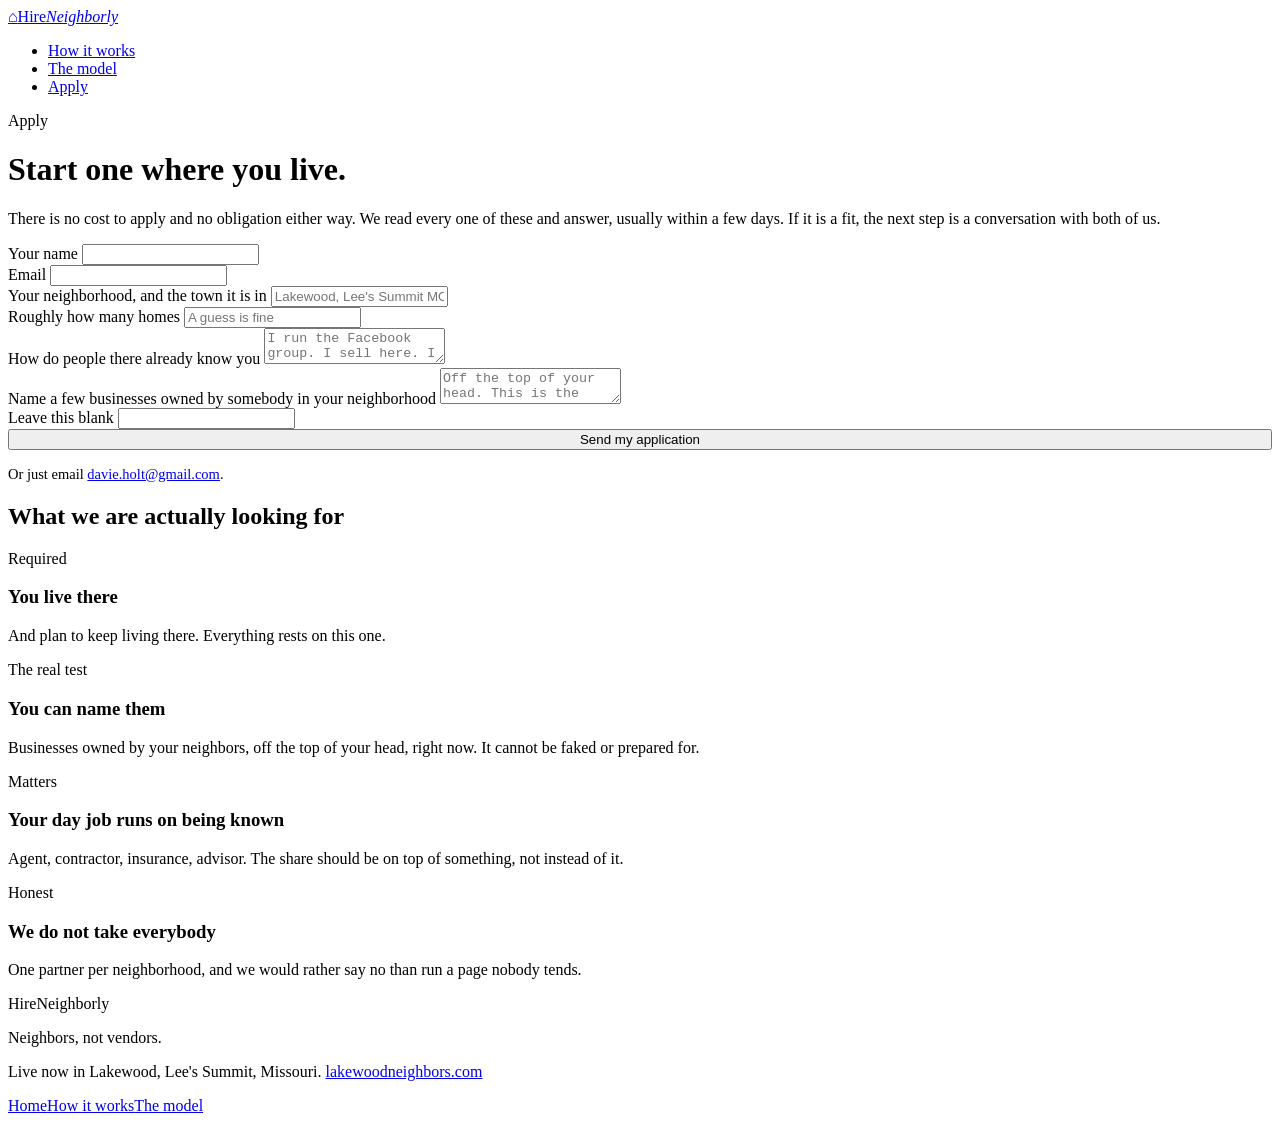
==== public/apply.html @ 50258109 "Add files via upload" ====
<!DOCTYPE html>
<html lang="en">
<head>
<meta charset="utf-8">
<meta name="viewport" content="width=device-width, initial-scale=1">
<title>Apply — HireNeighborly</title>
<meta name="description" content="Tell us about your neighborhood. We read every application and answer either way.">
<link rel="preconnect" href="https://fonts.googleapis.com"><link rel="preconnect" href="https://fonts.gstatic.com" crossorigin>
<link href="https://fonts.googleapis.com/css2?family=Playfair+Display:wght@500;600;700&family=Source+Sans+3:wght@300;400;600;700&display=swap" rel="stylesheet">
<link rel="stylesheet" href="/_style.css">
</head>
<body>

<nav class="nav"><div class="wrap">
  <a class="brand" href="/"><span class="mark">&#8962;</span>Hire<i>Neighborly</i></a>
  <ul>
    <li class="hide"><a class="l" href="/how-it-works">How it works</a></li>
    <li class="hide"><a class="l" href="/the-model">The model</a></li>
    <li><a class="l" href="/apply" aria-current="page">Apply</a></li>
  </ul>
</div></nav>

<header><div class="wrap">
  <span class="eyebrow">Apply</span>
  <h1>Start one where you live.</h1>
  <p class="lede">There is no cost to apply and no obligation either way. We read every one of
  these and answer, usually within a few days. If it is a fit, the next step is a conversation
  with both of us.</p>
</div></header>

<section><div class="wrap">
  <div class="formwrap">
    <form id="f" novalidate>
      <div class="fld">
        <label for="n">Your name</label>
        <input id="n" name="n" type="text" autocomplete="name" required>
      </div>
      <div class="fld">
        <label for="e">Email</label>
        <input id="e" name="e" type="email" autocomplete="email" required>
      </div>
      <div class="fld">
        <label for="hood">Your neighborhood, and the town it is in</label>
        <input id="hood" name="hood" type="text" placeholder="Lakewood, Lee's Summit MO">
      </div>
      <div class="fld">
        <label for="homes">Roughly how many homes</label>
        <input id="homes" name="homes" type="text" placeholder="A guess is fine">
      </div>
      <div class="fld">
        <label for="you">How do people there already know you</label>
        <textarea id="you" name="you" placeholder="I run the Facebook group. I sell here. I have lived here since 2011."></textarea>
      </div>
      <div class="fld">
        <label for="ten">Name a few businesses owned by somebody in your neighborhood</label>
        <textarea id="ten" name="ten" placeholder="Off the top of your head. This is the question that tells us the most."></textarea>
      </div>
      <div class="hp" aria-hidden="true">
        <label for="website">Leave this blank</label>
        <input id="website" name="website" type="text" tabindex="-1" autocomplete="off">
      </div>
      <button class="btn lg" type="submit" id="sb" style="width:100%">Send my application</button>
      <p id="msg" style="margin:14px 0 0;font-size:15px"></p>
    </form>
  </div>
  <p style="font-size:14.5px;color:var(--mute);margin-top:16px">Or just email
    <a href="mailto:davie.holt@gmail.com">davie.holt@gmail.com</a>.</p>
</div></section>

<section><div class="wrap">
  <h2>What we are actually looking for</h2>
  <div class="grid">
    <div class="card"><div class="k">Required</div><h3>You live there</h3>
      <p>And plan to keep living there. Everything rests on this one.</p></div>
    <div class="card"><div class="k">The real test</div><h3>You can name them</h3>
      <p>Businesses owned by your neighbors, off the top of your head, right now. It cannot
      be faked or prepared for.</p></div>
    <div class="card"><div class="k">Matters</div><h3>Your day job runs on being known</h3>
      <p>Agent, contractor, insurance, advisor. The share should be on top of something, not
      instead of it.</p></div>
    <div class="card"><div class="k">Honest</div><h3>We do not take everybody</h3>
      <p>One partner per neighborhood, and we would rather say no than run a page nobody
      tends.</p></div>
  </div>
</div></section>

<footer><div class="wrap">
  <div class="fmark">HireNeighborly</div>
  <p>Neighbors, not vendors.</p>
  <p>Live now in Lakewood, Lee's Summit, Missouri.
    <a href="https://lakewoodneighbors.com" target="_blank" rel="noopener">lakewoodneighbors.com</a></p>
  <nav><a href="/">Home</a><a href="/how-it-works">How it works</a><a href="/the-model">The model</a></nav>
</div></footer>

<script>
(function(){
  var ENDPOINT = ""; // Apps Script /exec URL goes here once authorized
  var f = document.getElementById('f'), msg = document.getElementById('msg'),
      sb = document.getElementById('sb');
  function v(id){ var el=document.getElementById(id); return el ? el.value.trim() : ''; }
  function mailto(){
    var hood = v('hood') || 'my neighborhood';
    var body = ['Name: '+v('n'), 'Email: '+v('e'), 'Neighborhood: '+v('hood'),
      'Roughly how many homes: '+v('homes'), '', 'How people there already know me:', v('you'),
      '', 'Businesses owned by neighbors I can name:', v('ten'), '',
      '(Sent from hireneighborly.com)'].join('\n');
    window.location.href = 'mailto:davie.holt@gmail.com'
      + '?subject=' + encodeURIComponent('Community Partner application: ' + hood)
      + '&body=' + encodeURIComponent(body);
  }
  f.addEventListener('submit', function(ev){
    ev.preventDefault();
    if(!v('n') || !v('e')){ msg.style.color='#a83c26'; msg.textContent='Name and email, at least.'; return; }
    if(!ENDPOINT){ mailto(); return; }
    sb.disabled = true; sb.textContent = 'Sending...';
    var p = {n:v('n'), e:v('e'), hood:v('hood'), homes:v('homes'), you:v('you'),
             ten:v('ten'), website:v('website')};
    fetch(ENDPOINT, {method:'POST', body: JSON.stringify(p)})
      .then(function(){ done(); })
      .catch(function(){ done(); });
    setTimeout(done, 6000);
    var fired = false;
    function done(){
      if(fired) return; fired = true;
      f.style.display = 'none';
      msg.style.color = 'var(--good)';
      msg.innerHTML = '<strong>Got it. Thank you.</strong><br>We read every one of these and '
        + 'will get back to you either way, usually within a few days.';
    }
  });
})();
</script>

</body>
</html>
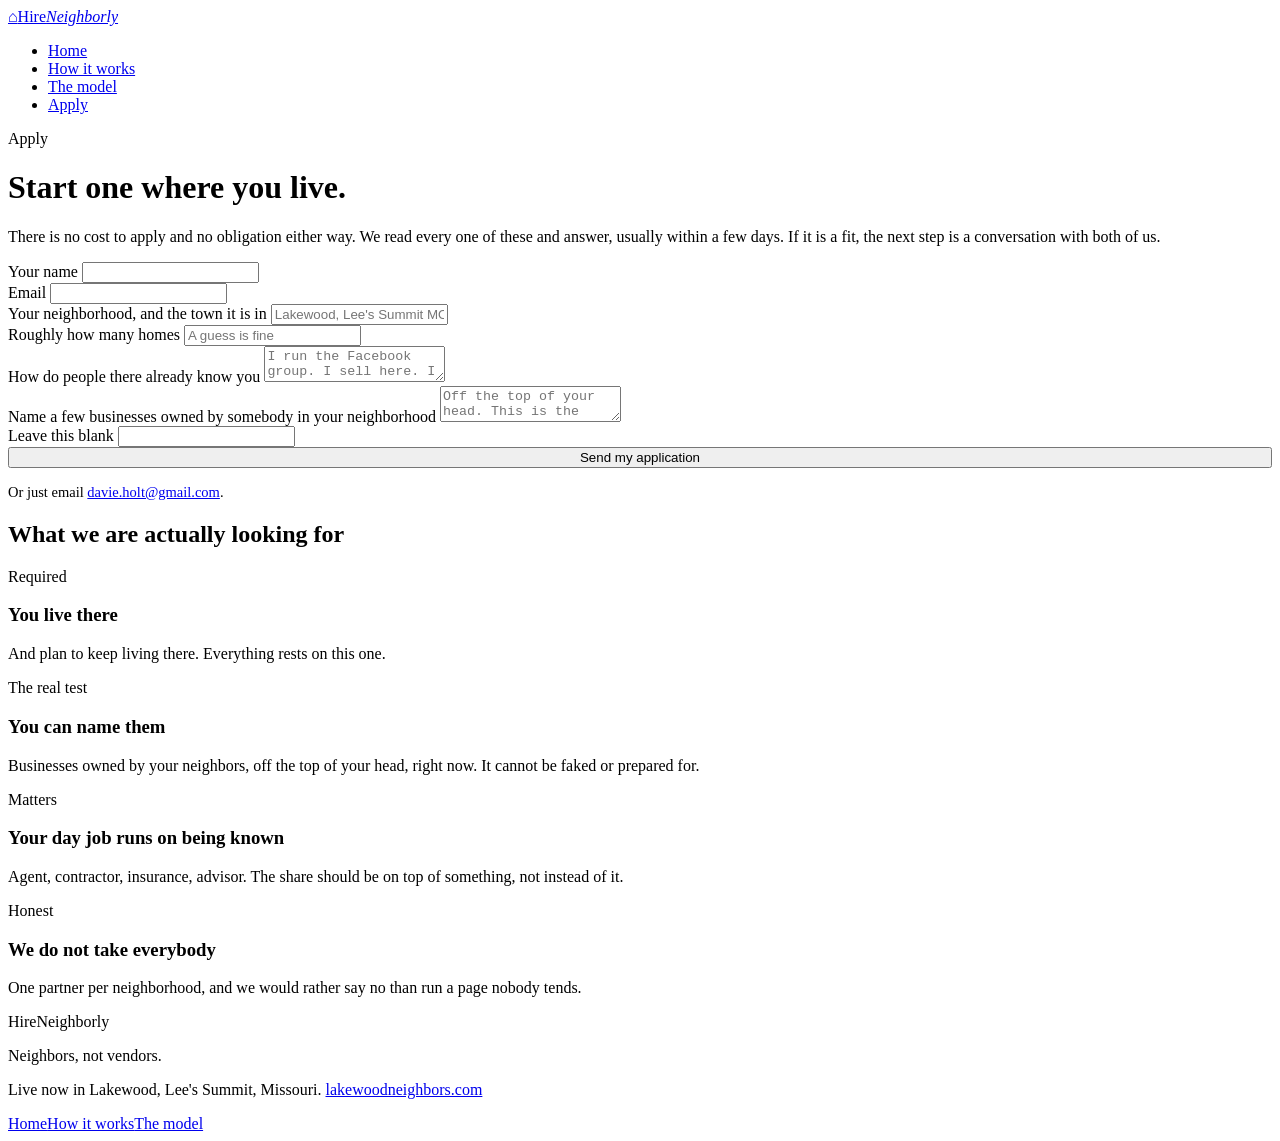
==== commit 735bc731: "Rename apply_2.html to apply.html" ====
--- a/public/apply.html
+++ b/public/apply.html
@@ -14,8 +14,9 @@
 <nav class="nav"><div class="wrap">
   <a class="brand" href="/"><span class="mark">&#8962;</span>Hire<i>Neighborly</i></a>
   <ul>
-    <li class="hide"><a class="l" href="/how-it-works">How it works</a></li>
-    <li class="hide"><a class="l" href="/the-model">The model</a></li>
+    <li><a class="l" href="/">Home</a></li>
+    <li><a class="l" href="/how-it-works">How it works</a></li>
+    <li><a class="l" href="/the-model">The model</a></li>
     <li><a class="l" href="/apply" aria-current="page">Apply</a></li>
   </ul>
 </div></nav>
@@ -94,7 +95,7 @@
 
 <script>
 (function(){
-  var ENDPOINT = ""; // Apps Script /exec URL goes here once authorized
+  var ENDPOINT = "https://script.google.com/macros/s/AKfycbyazfGjrUlFR3kB0KPhzKz7AmOUDtOR6TrZUp_YYgJ1SOow5WWUyoVDRTJ6xBLpxUirbg/exec";
   var f = document.getElementById('f'), msg = document.getElementById('msg'),
       sb = document.getElementById('sb');
   function v(id){ var el=document.getElementById(id); return el ? el.value.trim() : ''; }
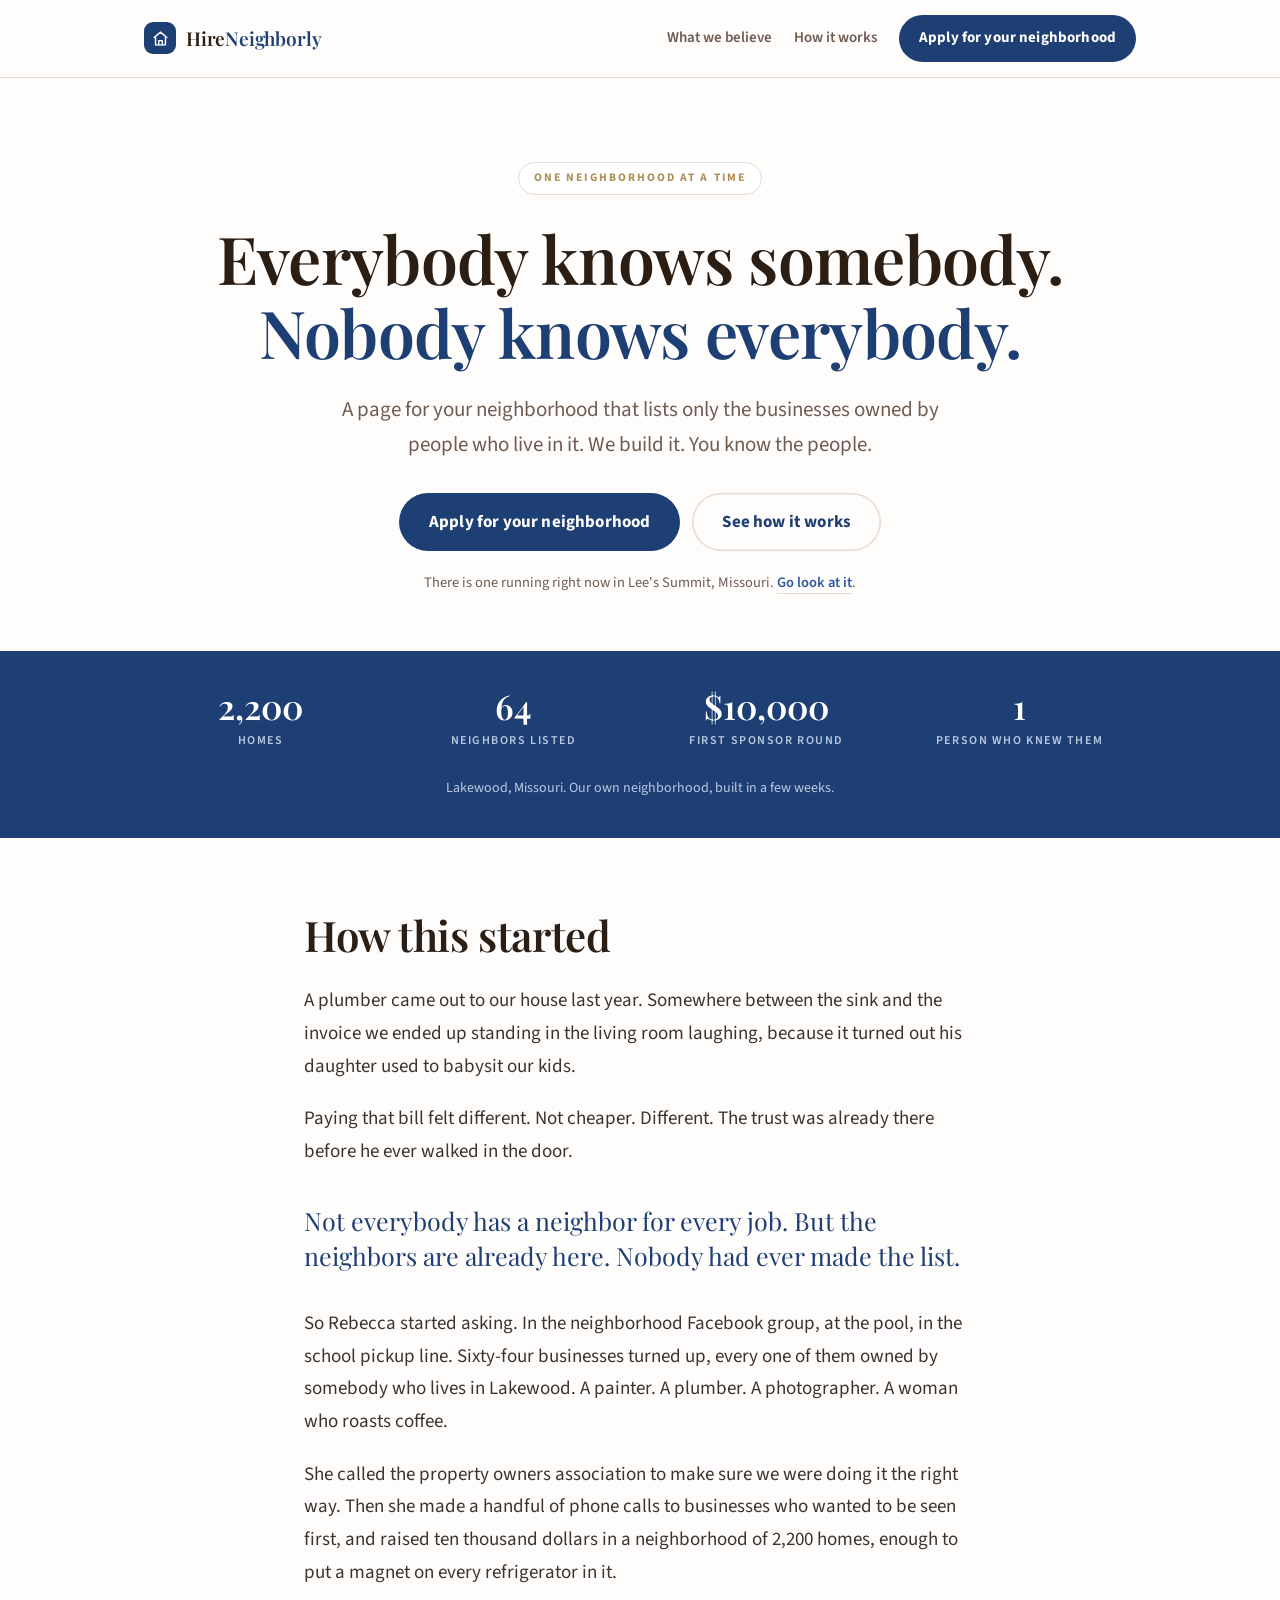
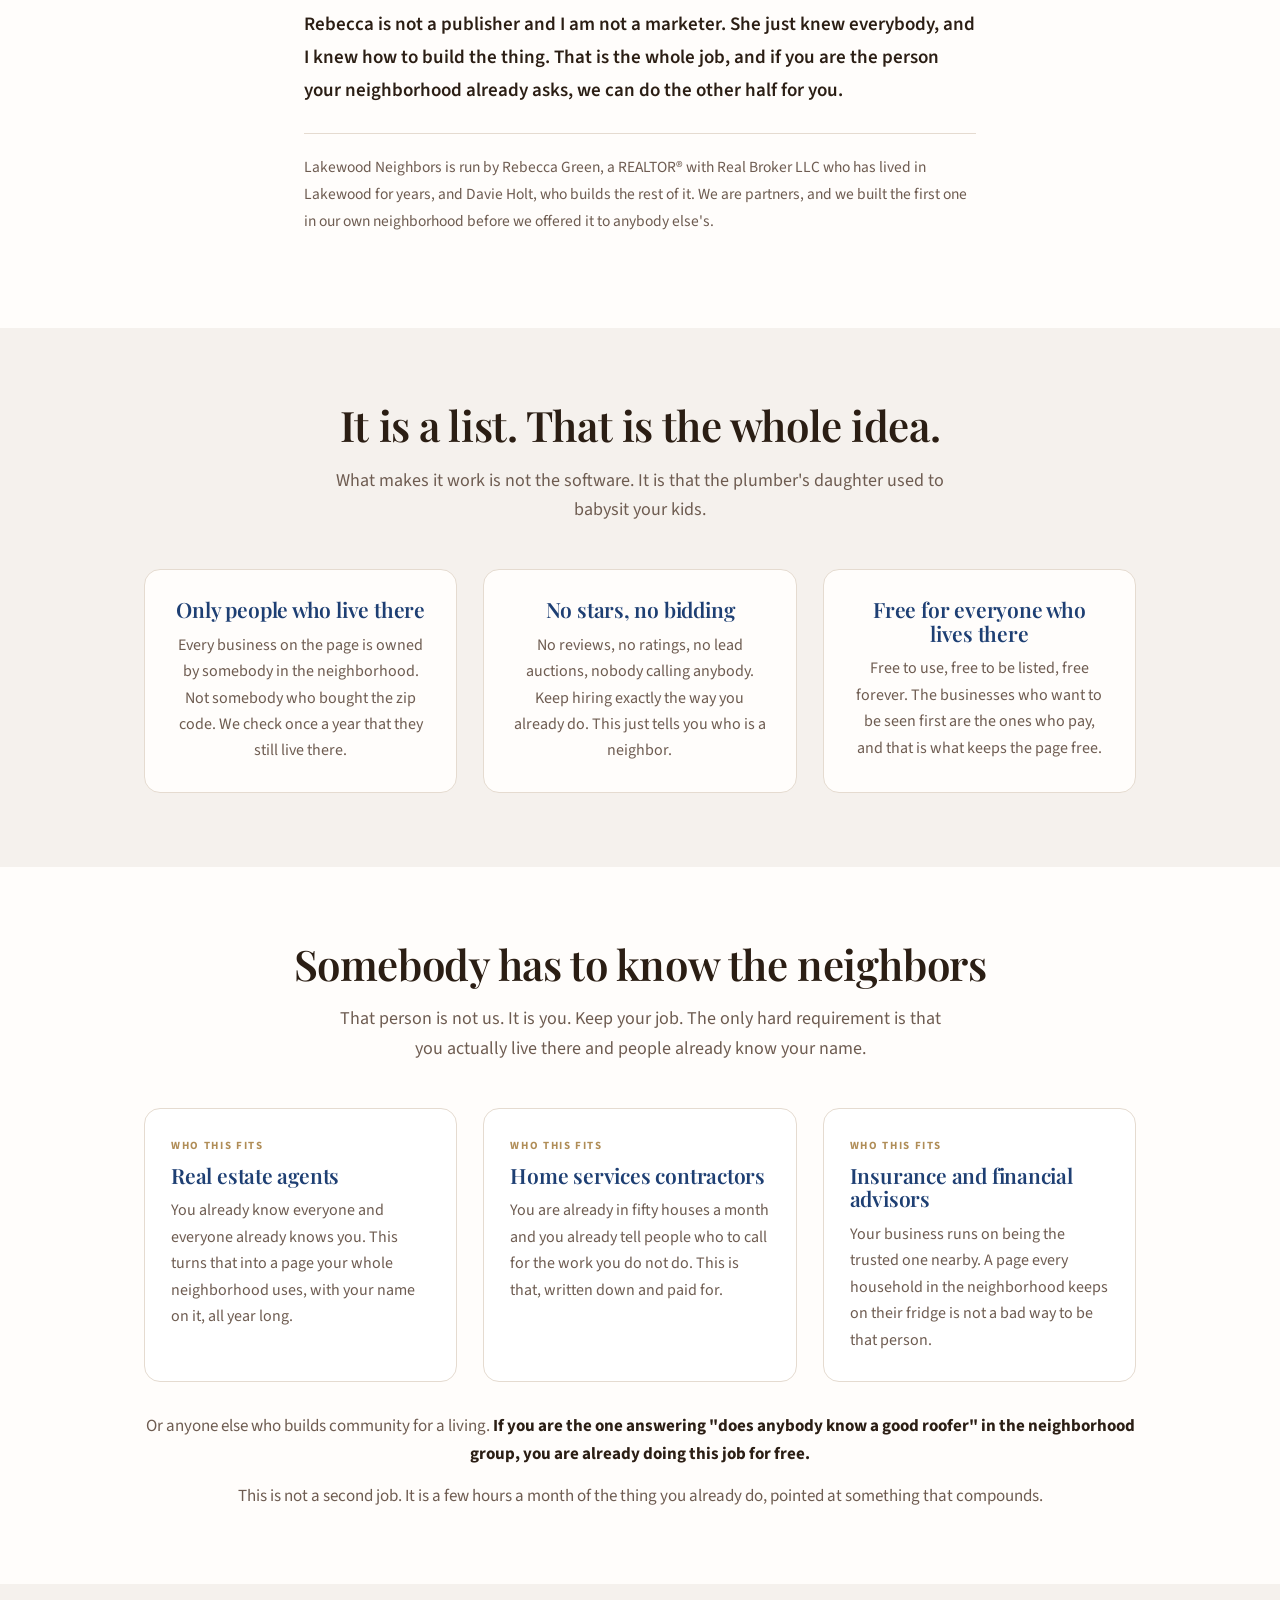
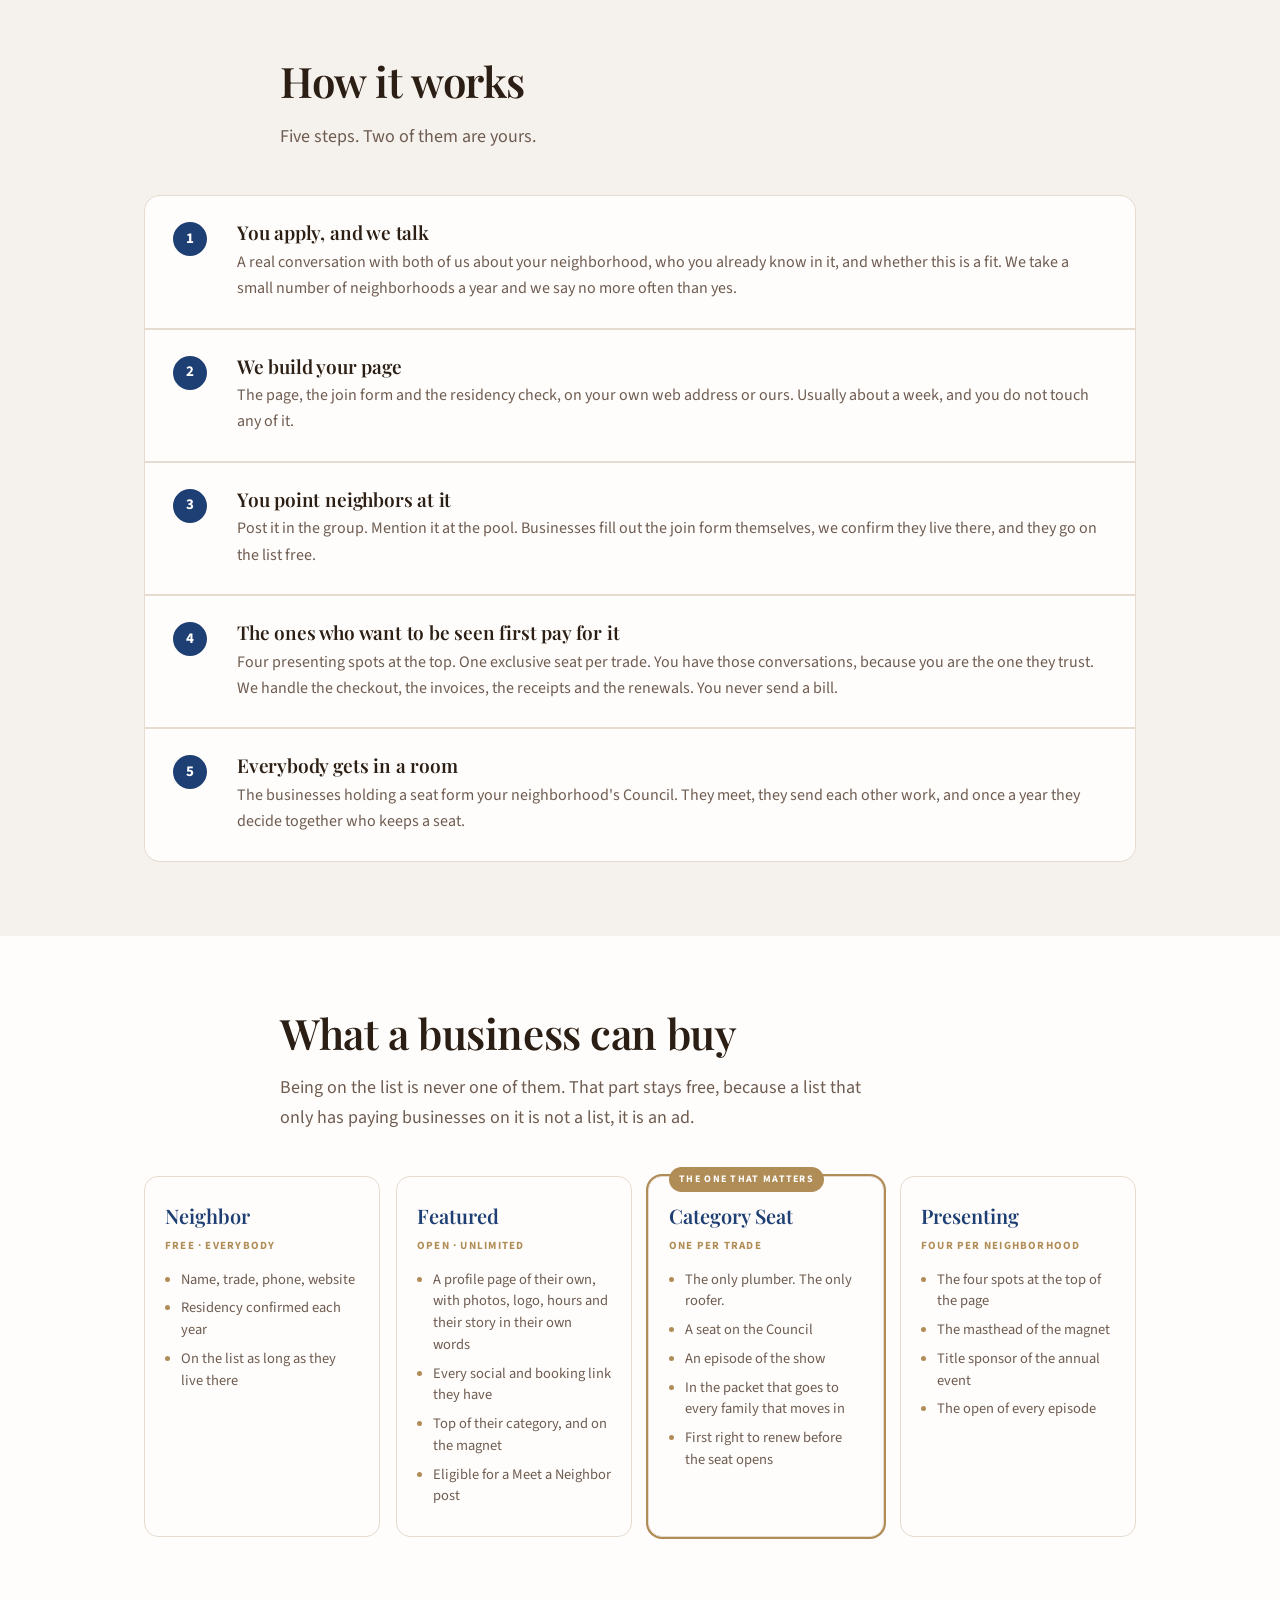
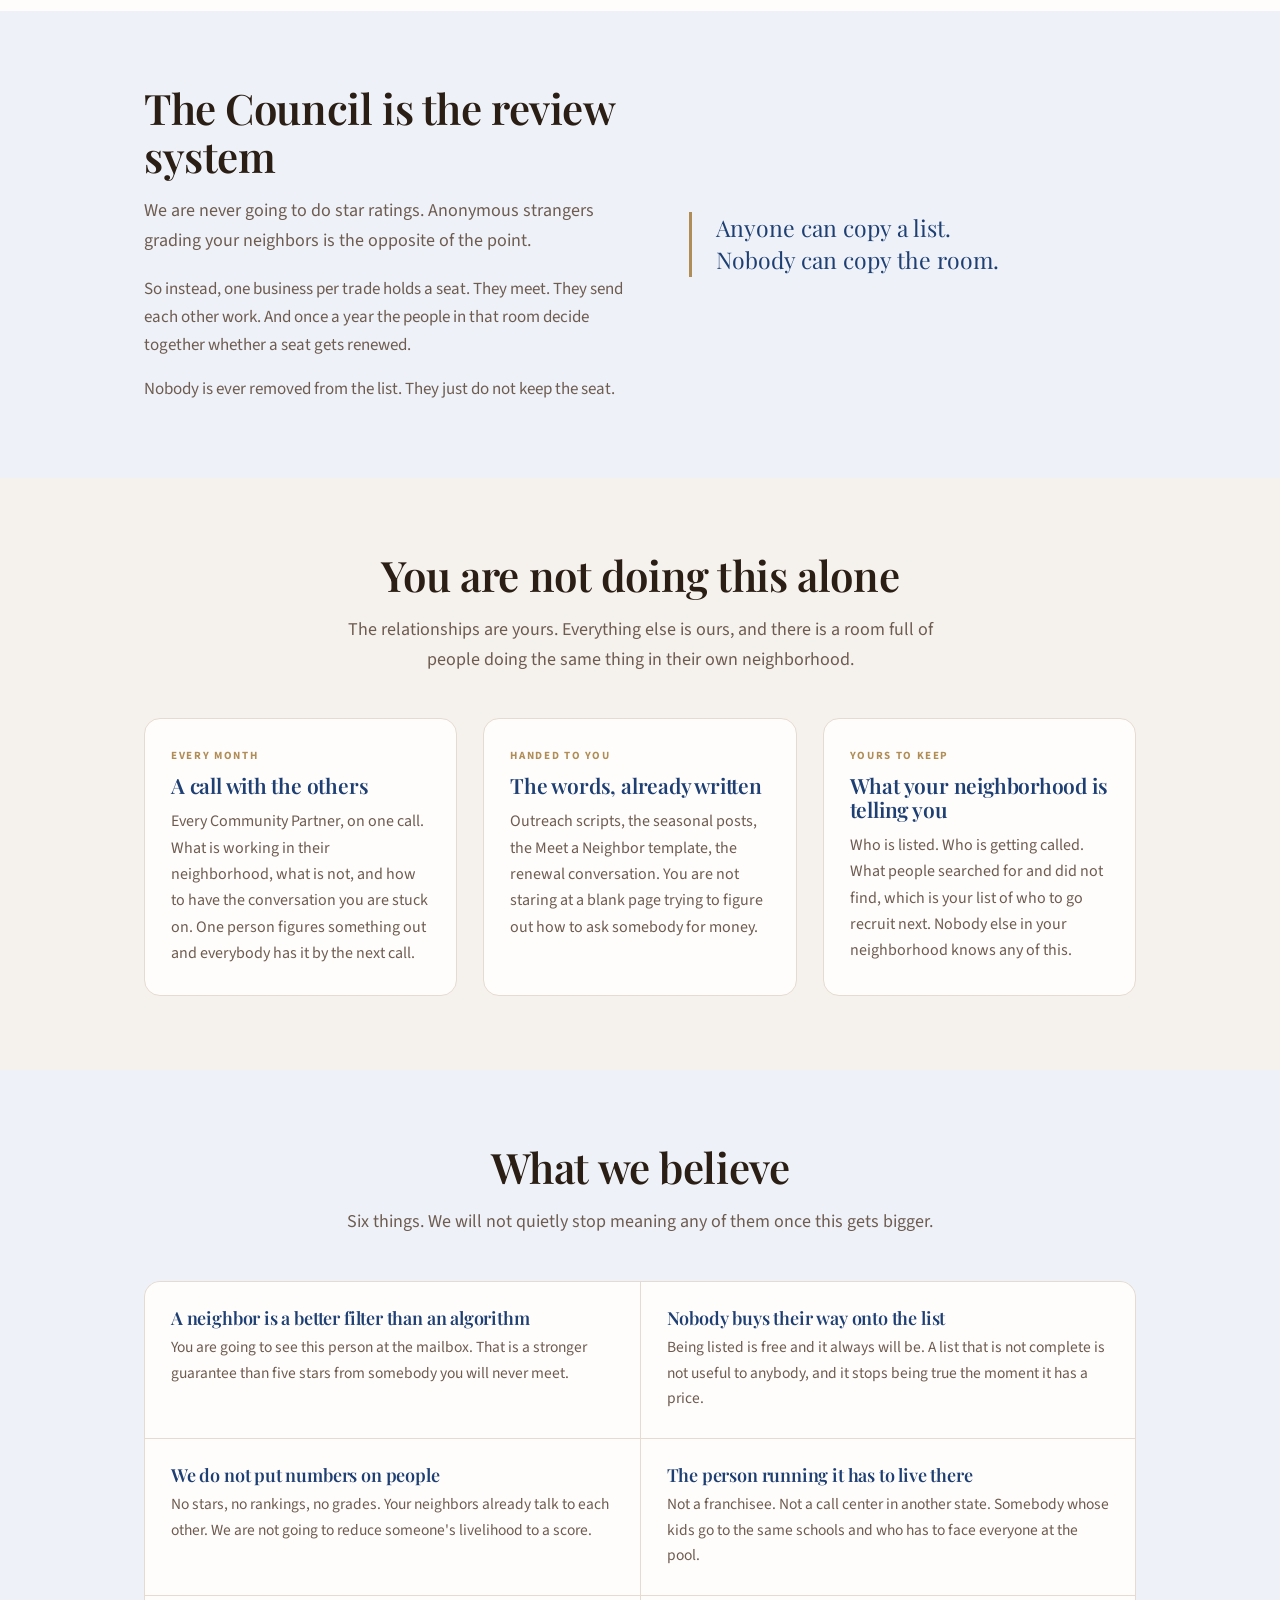
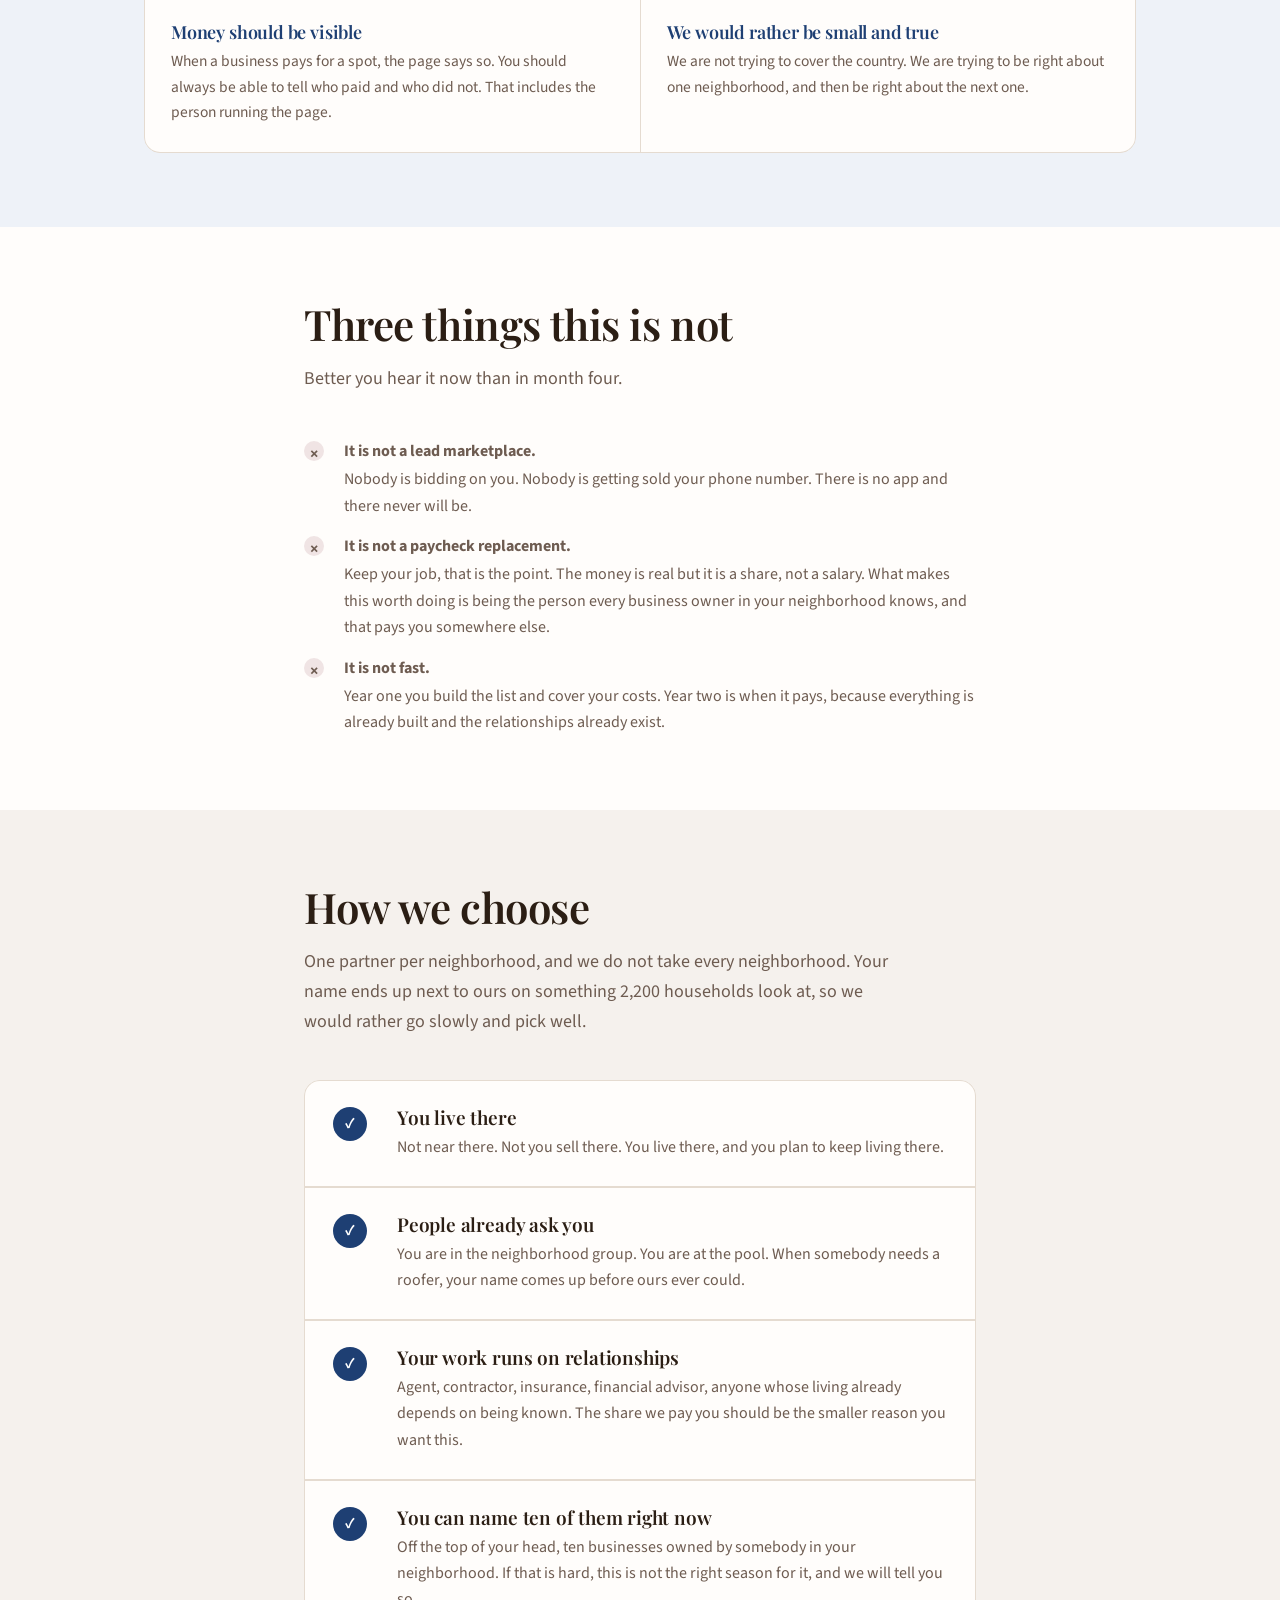
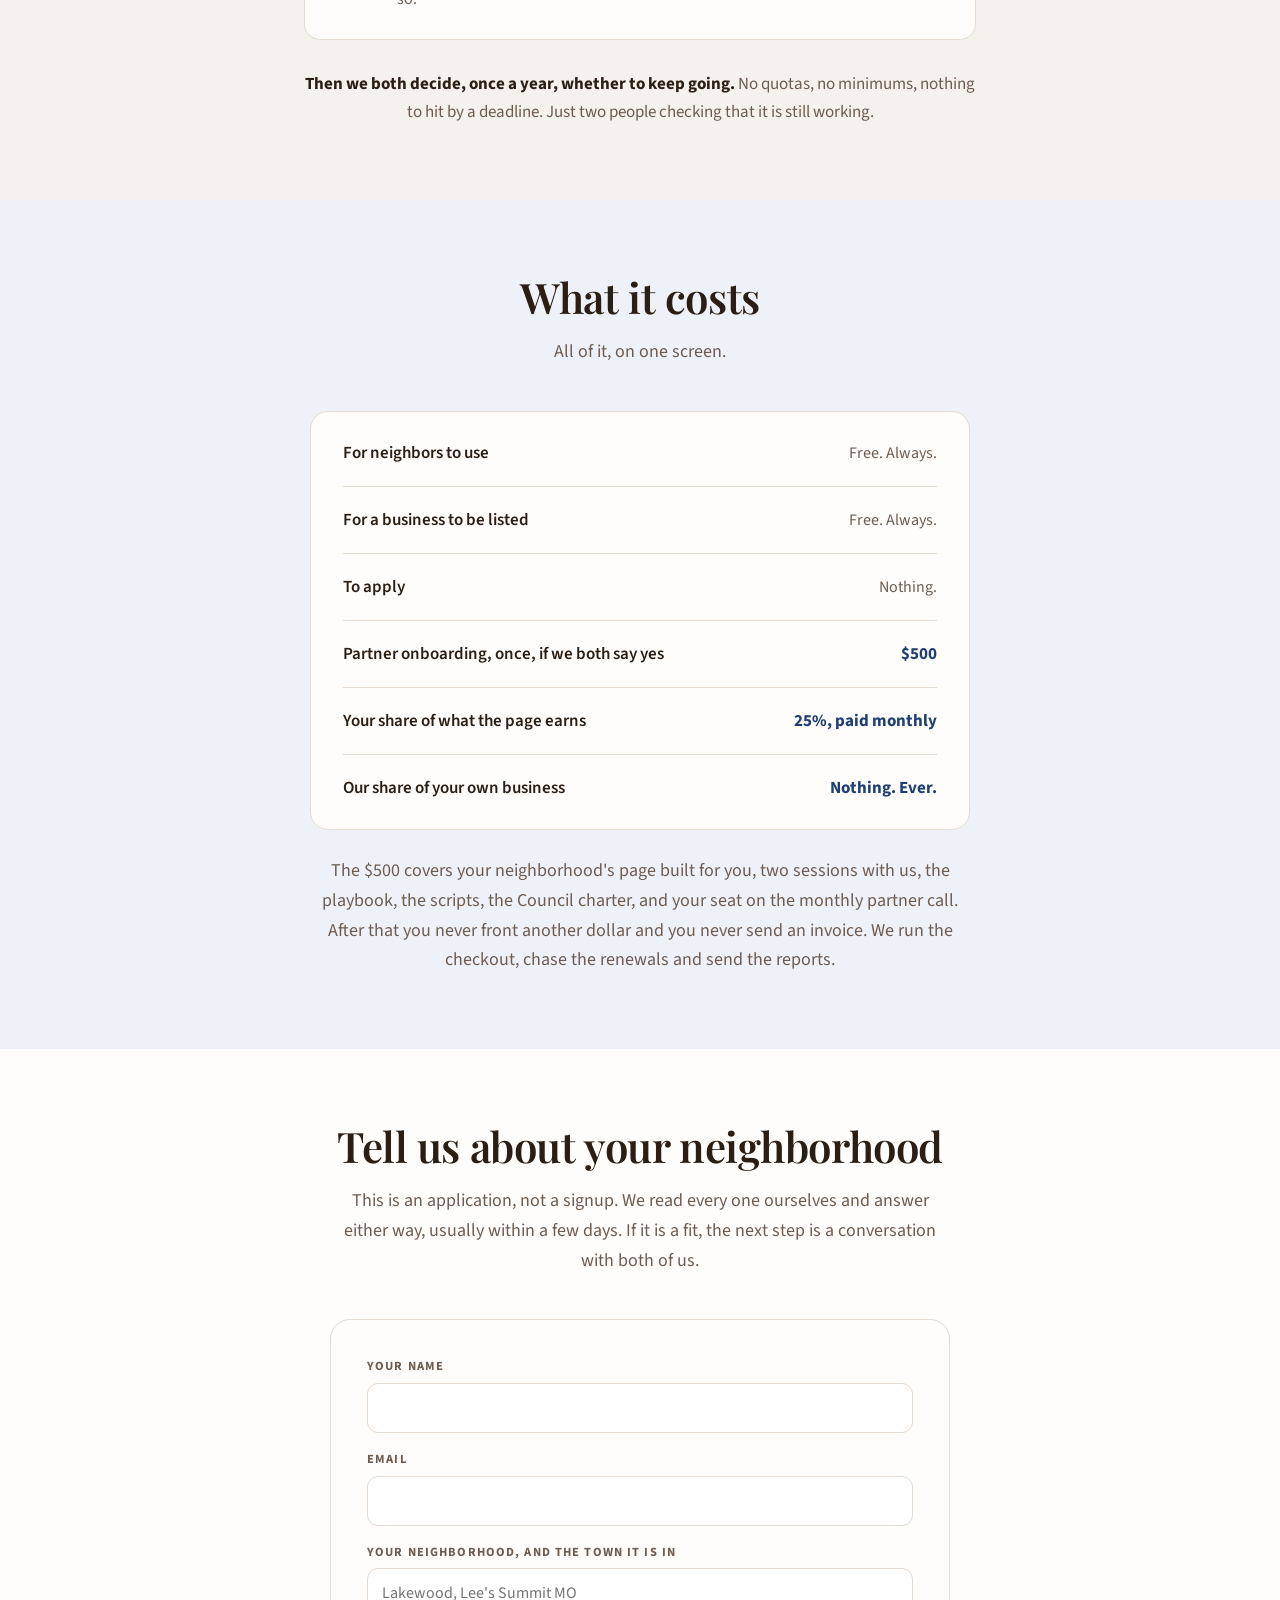
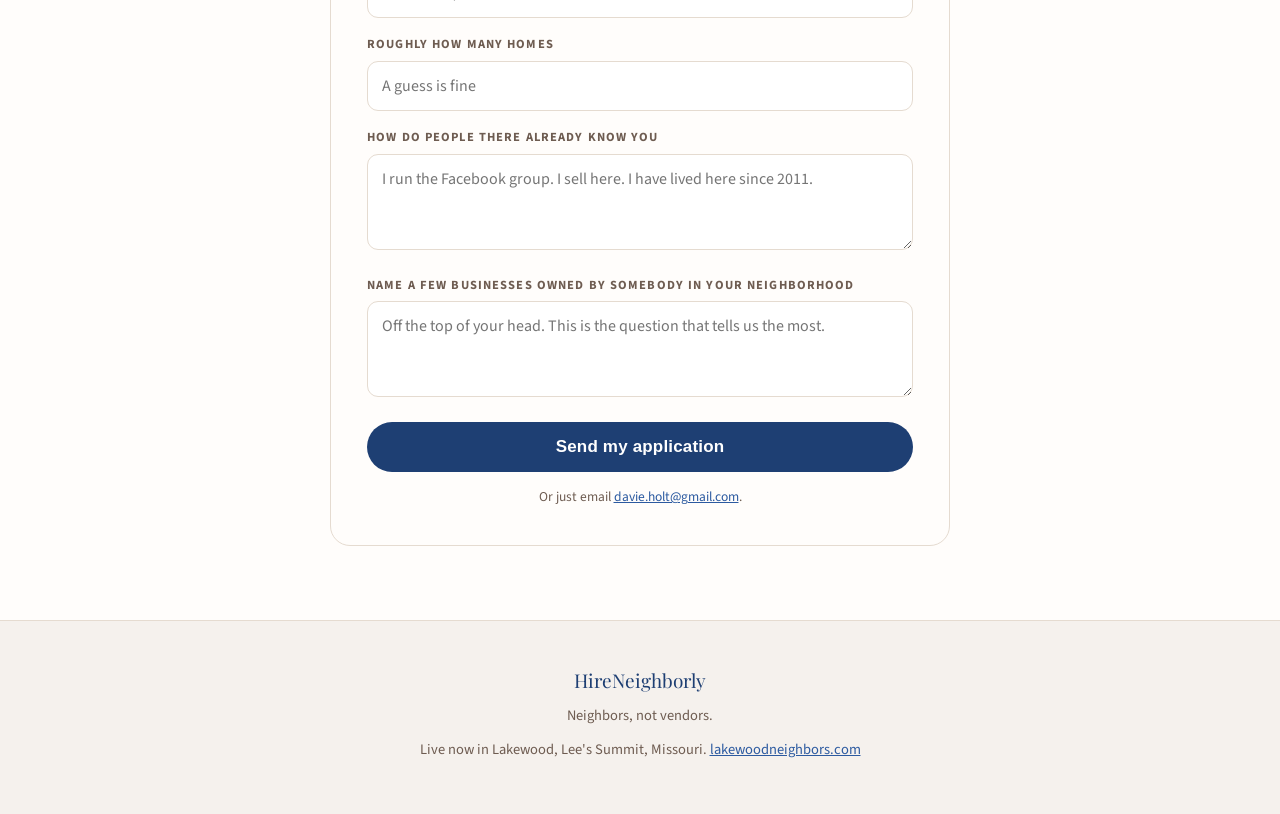
==== commit 4538a2e3: "Update apply.html" ====
--- a/public/apply.html
+++ b/public/apply.html
@@ -3,134 +3,13 @@
 <head>
 <meta charset="utf-8">
 <meta name="viewport" content="width=device-width, initial-scale=1">
-<title>Apply — HireNeighborly</title>
-<meta name="description" content="Tell us about your neighborhood. We read every application and answer either way.">
-<link rel="preconnect" href="https://fonts.googleapis.com"><link rel="preconnect" href="https://fonts.gstatic.com" crossorigin>
-<link href="https://fonts.googleapis.com/css2?family=Playfair+Display:wght@500;600;700&family=Source+Sans+3:wght@300;400;600;700&display=swap" rel="stylesheet">
-<link rel="stylesheet" href="/_style.css">
+<title>HireNeighborly</title>
+<meta name="robots" content="noindex, nofollow, noarchive, nosnippet">
+<meta http-equiv="refresh" content="0; url=/">
+<link rel="canonical" href="https://hireneighborly.com/">
 </head>
 <body>
-
-<nav class="nav"><div class="wrap">
-  <a class="brand" href="/"><span class="mark">&#8962;</span>Hire<i>Neighborly</i></a>
-  <ul>
-    <li><a class="l" href="/">Home</a></li>
-    <li><a class="l" href="/how-it-works">How it works</a></li>
-    <li><a class="l" href="/the-model">The model</a></li>
-    <li><a class="l" href="/apply" aria-current="page">Apply</a></li>
-  </ul>
-</div></nav>
-
-<header><div class="wrap">
-  <span class="eyebrow">Apply</span>
-  <h1>Start one where you live.</h1>
-  <p class="lede">There is no cost to apply and no obligation either way. We read every one of
-  these and answer, usually within a few days. If it is a fit, the next step is a conversation
-  with both of us.</p>
-</div></header>
-
-<section><div class="wrap">
-  <div class="formwrap">
-    <form id="f" novalidate>
-      <div class="fld">
-        <label for="n">Your name</label>
-        <input id="n" name="n" type="text" autocomplete="name" required>
-      </div>
-      <div class="fld">
-        <label for="e">Email</label>
-        <input id="e" name="e" type="email" autocomplete="email" required>
-      </div>
-      <div class="fld">
-        <label for="hood">Your neighborhood, and the town it is in</label>
-        <input id="hood" name="hood" type="text" placeholder="Lakewood, Lee's Summit MO">
-      </div>
-      <div class="fld">
-        <label for="homes">Roughly how many homes</label>
-        <input id="homes" name="homes" type="text" placeholder="A guess is fine">
-      </div>
-      <div class="fld">
-        <label for="you">How do people there already know you</label>
-        <textarea id="you" name="you" placeholder="I run the Facebook group. I sell here. I have lived here since 2011."></textarea>
-      </div>
-      <div class="fld">
-        <label for="ten">Name a few businesses owned by somebody in your neighborhood</label>
-        <textarea id="ten" name="ten" placeholder="Off the top of your head. This is the question that tells us the most."></textarea>
-      </div>
-      <div class="hp" aria-hidden="true">
-        <label for="website">Leave this blank</label>
-        <input id="website" name="website" type="text" tabindex="-1" autocomplete="off">
-      </div>
-      <button class="btn lg" type="submit" id="sb" style="width:100%">Send my application</button>
-      <p id="msg" style="margin:14px 0 0;font-size:15px"></p>
-    </form>
-  </div>
-  <p style="font-size:14.5px;color:var(--mute);margin-top:16px">Or just email
-    <a href="mailto:davie.holt@gmail.com">davie.holt@gmail.com</a>.</p>
-</div></section>
-
-<section><div class="wrap">
-  <h2>What we are actually looking for</h2>
-  <div class="grid">
-    <div class="card"><div class="k">Required</div><h3>You live there</h3>
-      <p>And plan to keep living there. Everything rests on this one.</p></div>
-    <div class="card"><div class="k">The real test</div><h3>You can name them</h3>
-      <p>Businesses owned by your neighbors, off the top of your head, right now. It cannot
-      be faked or prepared for.</p></div>
-    <div class="card"><div class="k">Matters</div><h3>Your day job runs on being known</h3>
-      <p>Agent, contractor, insurance, advisor. The share should be on top of something, not
-      instead of it.</p></div>
-    <div class="card"><div class="k">Honest</div><h3>We do not take everybody</h3>
-      <p>One partner per neighborhood, and we would rather say no than run a page nobody
-      tends.</p></div>
-  </div>
-</div></section>
-
-<footer><div class="wrap">
-  <div class="fmark">HireNeighborly</div>
-  <p>Neighbors, not vendors.</p>
-  <p>Live now in Lakewood, Lee's Summit, Missouri.
-    <a href="https://lakewoodneighbors.com" target="_blank" rel="noopener">lakewoodneighbors.com</a></p>
-  <nav><a href="/">Home</a><a href="/how-it-works">How it works</a><a href="/the-model">The model</a></nav>
-</div></footer>
-
-<script>
-(function(){
-  var ENDPOINT = "https://script.google.com/macros/s/AKfycbyazfGjrUlFR3kB0KPhzKz7AmOUDtOR6TrZUp_YYgJ1SOow5WWUyoVDRTJ6xBLpxUirbg/exec";
-  var f = document.getElementById('f'), msg = document.getElementById('msg'),
-      sb = document.getElementById('sb');
-  function v(id){ var el=document.getElementById(id); return el ? el.value.trim() : ''; }
-  function mailto(){
-    var hood = v('hood') || 'my neighborhood';
-    var body = ['Name: '+v('n'), 'Email: '+v('e'), 'Neighborhood: '+v('hood'),
-      'Roughly how many homes: '+v('homes'), '', 'How people there already know me:', v('you'),
-      '', 'Businesses owned by neighbors I can name:', v('ten'), '',
-      '(Sent from hireneighborly.com)'].join('\n');
-    window.location.href = 'mailto:davie.holt@gmail.com'
-      + '?subject=' + encodeURIComponent('Community Partner application: ' + hood)
-      + '&body=' + encodeURIComponent(body);
-  }
-  f.addEventListener('submit', function(ev){
-    ev.preventDefault();
-    if(!v('n') || !v('e')){ msg.style.color='#a83c26'; msg.textContent='Name and email, at least.'; return; }
-    if(!ENDPOINT){ mailto(); return; }
-    sb.disabled = true; sb.textContent = 'Sending...';
-    var p = {n:v('n'), e:v('e'), hood:v('hood'), homes:v('homes'), you:v('you'),
-             ten:v('ten'), website:v('website')};
-    fetch(ENDPOINT, {method:'POST', body: JSON.stringify(p)})
-      .then(function(){ done(); })
-      .catch(function(){ done(); });
-    setTimeout(done, 6000);
-    var fired = false;
-    function done(){
-      if(fired) return; fired = true;
-      f.style.display = 'none';
-      msg.style.color = 'var(--good)';
-      msg.innerHTML = '<strong>Got it. Thank you.</strong><br>We read every one of these and '
-        + 'will get back to you either way, usually within a few days.';
-    }
-  });
-})();
-</script>
-
+<p>Coming soon. <a href="/">hireneighborly.com</a></p>
+<script>location.replace("/");</script>
 </body>
 </html>
